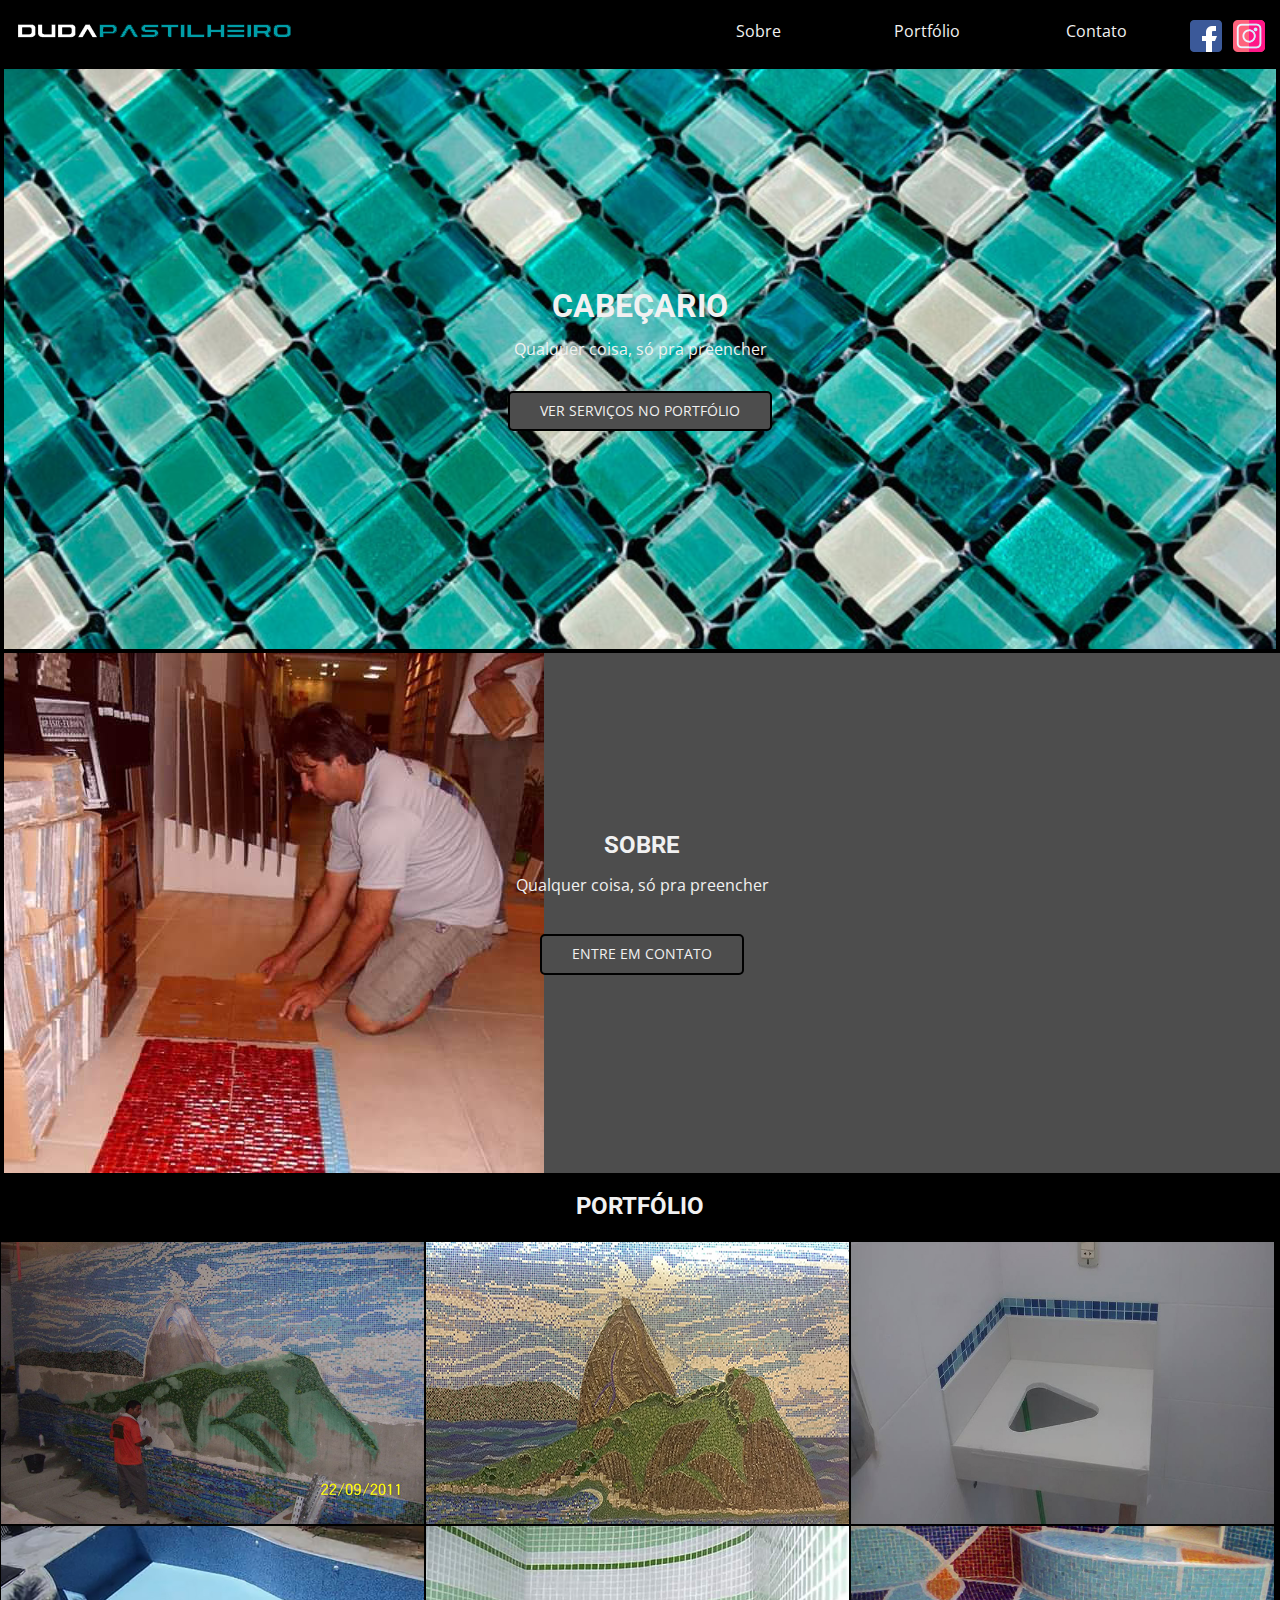
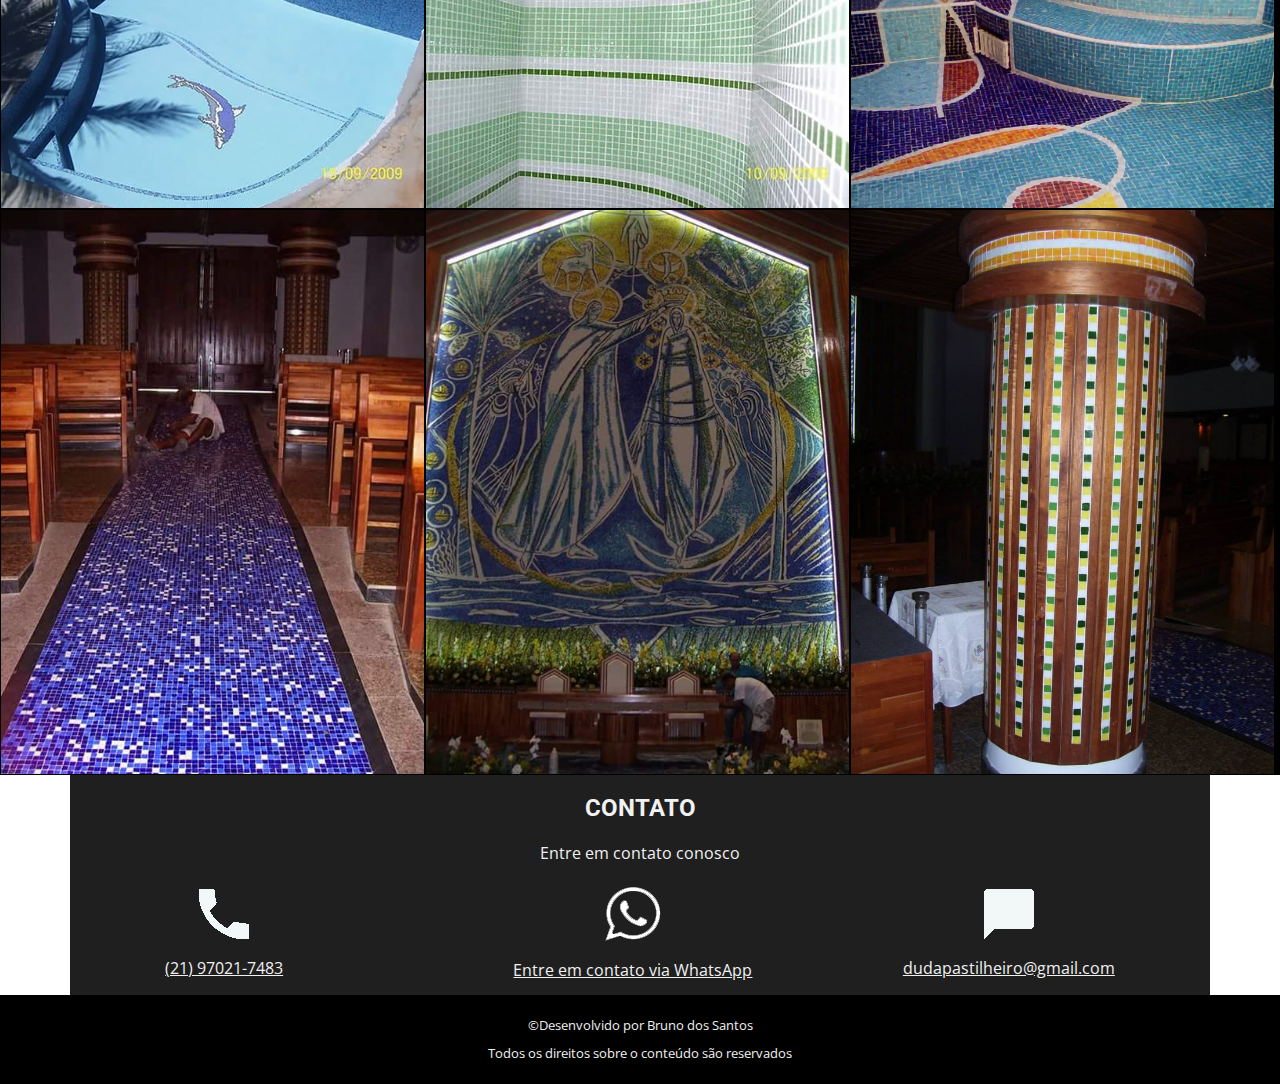
==== Site Responsivo - DUDA/index.html @ b24ea737 "commit full site v1" ====
<!DOCTYPE html>
<html>

<head>
    <meta lang="pt-br">
    <link href="https://fonts.googleapis.com/css2?family=Open+Sans&family=Pacifico&family=Roboto&display=swap"
        rel="stylesheet">
    <link rel="stylesheet" href="./css/normalize.css">
    <link rel="stylesheet" href="./css/main.css">



    <title>Site Responsivo</title>

</head>

<body>

    <nav>
        <a href=""><img src="./img/logo.png" alt="logo" id="logo"></a>
        <ul>
            <li id="liss"><a href="#sobre" id="lis">Sobre</a></li>

            <li id="liss"><a href="#portfolio" id="lis">Portfólio</a></li>
            <li id="liss"><a href="#contato" id="lis">Contato</a></li>
            <li id="redes">
                <a href="https://www.facebook.com/duda.pastilheiro" target="_blank" id="face"><img
                        src="img/facebookk.png" alt="icon-facebook"></a>


            </li>

            <li id="redes">

                <a href="https://www.instagram.com/duda.pastilheiro/?hl=pt-br" target="_blank" id="insta"><img
                        src="img/instagramm.png" alt="icon-instagram"></a>

            </li>

        </ul>
    </nav>

    <header>
        <h1>CABEÇARIO</h1>

        <p>Qualquer coisa, só pra preencher</p>
        <a href="#portfolio" class="botao">VER SERVIÇOS NO PORTFÓLIO</a>



    </header>

    <section id="sobre">
        <h2>SOBRE</h2>

        <p>Qualquer coisa, só pra preencher</p>
        <a href="#contato" class="botao">ENTRE EM CONTATO</a>
    </section>

    <!--<section id="servicos">
        <h2>SERVIÇOS</h2>
        <div>
            <img src="" alt="">
            <h3>Facil Integração</h3>
            <p>Qualquer coisa, só pra preencher</p>
        </div>

    </section>-->



    <div class="modal">
        <div class="modal_content">
            <img src="./img/teste7.jpg" alt="" id="modal_img">
        </div>
        <span id="bt_close">&times;</span>


    </div>

    <section id="portfolio">
        <h2>PORTFÓLIO</h2>
        <img src="./img/teste6.jpg" class="small_img" alt="">
        <img src="./img/teste1.jpg" class="small_img" alt="teste">
        <img src="./img/teste8.jpg" class="small_img" alt="">
        <img src="./img/teste3.jpg" class="small_img" alt="">
        <img src="./img/teste4.jpg" class="small_img" alt="">
        <img src="./img/teste5.jpg" class="small_img" alt="">

        <!--<img src="./img/teste7.jpg" alt="">-->
        <img src="./img/teste7.jpg" class="small_img" alt="">
        <img src="./img/teste12.jpg" class="small_img" alt="">
        <img src="./img/teste10.jpg" class="small_img" alt="">



    </section>

    <section id="contato">
        <h2>CONTATO</h2>
        <p>Entre em contato conosco</p>
        <div class="px">
            <a href="tel:21970217483"><img src="./img/fone.png" alt=""></a>
            <p><a href="tel:21970217483" id="pxx">(21) 97021-7483</a></p>
        </div>

        <div class="cwpp">
            <a href="https://api.whatsapp.com/send?l=pt&phone=5521970217483" target="_blank"><img src="./img/wppt1.png"
                    alt=""></a>
            <p><a href="https://api.whatsapp.com/send?l=pt&phone=5521970217483" target="_blank">Entre em contato via
                    WhatsApp</a></p>
        </div>

        <div class="px">
            <a href="mailto:dudapastilheiro@gmail.com"><img src="./img/contato.png" alt=""></a>
            <p><a id="pxx" href="mailto:dudapastilheiro@gmail.com">dudapastilheiro@gmail.com</a></p>
        </div>
    </section>



    <footer>
        <p> ©Desenvolvido por Bruno dos Santos
        </p>
        <p>Todos os direitos sobre o conteúdo são reservados</p>
    </footer>

    <script type="text/javascript" src="./portfolio.js"></script>
</body>



</html>
---- Site Responsivo - DUDA/css/main.css ----
/*Geral*/

body {
    font-family: "Open Sans", Helvetica, Arial , sans-serif;
    color:	#000000;

}

h1, h2, h3 {
    margin: 0;
    font-family: "Roboto", Helvetica, Arial , sans-serif;
    font-weight: 700;
}

.botao{
    color: #f1f1f1;
    text-decoration: none;
    padding: 10px 30px;
    background-color: #4d4d4d;
    font-size: .9em;
    border-radius: 5px;
    border: 2px solid #000000 ;

}
.botao:hover{
    background-color: #f1f1f1;
    font-size: 1em;
    color: #000000;
}



/*NAVEGAÇÃO*/

nav {
   
    display: flex;
    flex-direction: column;
    align-items: center;
    background-color:	#000000;
    width: 100%;
}


nav ul li a{
    
    height: 22px;
}

nav ul li a#lis:hover{
    color: #00bac6;
}

nav ul li#liss:hover{
    border-bottom: 3px solid #00bac6;
}

/*nav > a {
    text-decoration: none;
    color: 	#000000;
    font-weight: 700;
    font-size: 28px
}*/

nav ul {
    list-style: none;
    padding: 0;
    display:flex;
    flex-direction: column;
    align-items: center;
    width: 100%;

}

nav ul li {
    text-align: center;
  width: 100%;
  float: right;
}

nav ul li a {
    display: inline-block;
    padding: 10px 0;
    width: 100%;
    text-decoration: none;
    color: #f1f1f1;
    
}

/*Cabeçalho*/

header {
     background-image: url('../img/fundo1.jpg');
    background-size: cover;
    background-position: center;
    background-repeat: no-repeat;
    color: #f1f1f1;
    display: flex;
    flex-direction: column;
    align-items: center;
    text-align: center;
    padding: 20px;
    height: 250px;
    border: 3px solid #000000;
    
}

header p {
    margin-bottom: 2em;


}
 
header a:hover{
    color: #000000;
}


/*SOBRE*/

#sobre {
    background-image: url('../img/duda.jpg');
    background-repeat: no-repeat;
  
    display: flex;
    flex-direction: column;
  
    align-items: center;
    text-align: center;
    padding: 0 20px 20px;
    background-color: #4d4d4d;
    color: #f1f1f1;
    height: 220px;
    border-left: 3px solid #000000;

}

#sobre p {
    margin-bottom: 2.5em;
    max-width: 1000px;
}
#sobre img {
    width: 100%;

}

/* #sobre .button{ 
    background-color: #f1f1f1;
    color: #4d4d4d;
}*/



/* SERVIÇOS */

#servicos{
    padding: 20px;
    display: flex;
    flex-direction: column;
    align-items: center;
    text-align: center;
    margin-top: 30px;

}

/* MODAL IMG */

.modal{
    width: 100vw;
    height: 658vw;
    background-color: rgba(0,0,0, .7);
    position: absolute;
    visibility: hidden;
  

}

/*#modal_img{
    width: 50vw;
}
 


.modal_content{
    display: flex;
    justify-content: center;
    align-items: center;
    height: 100vw;
    }

#bt_close{
    cursor: pointer;
    color:#000;
    background-color:#f1f1f1;
    position: absolute;
    top: 150px;
    right: 30px;
    padding: 5px 10px;
    font-size: 30px;
    border: 5px solid #1f1f1f;

}

.modal_active{
    visibility: visible;
}

.small_img:hover{
    filter: grayscale(100%);
}*/



/* Portfolio */

#portfolio{
    
    display: flex;
    flex-direction: column;
    align-items: center;
    padding-top: 20px;
    background-color: #000000;
    color: #f1f1f1;
    
}

#portfolio h2 {
    margin-bottom: 20px;
}

#portfolio img {
        width: 100%;
        cursor: pointer;
}


/* CONTATO */

#contato {

    display: flex;
    flex-direction: column;
    align-items: center;
    text-align: center;
    padding: 20px;
    background-color: #1f1f1f;

}
#contato h2, 
    #contato p {
        width: 100%;
        color: #f1f1f1;
       margin-bottom: 5px;
    }
    #contato a{
        color: #f1f1f1;
    }

/*FOOTER*/

footer {
    font-size: 13px;
    text-align: center;
    padding: 10px;
    background-color: #000000;
    color: #f1f1f1;
}


/* MEDIA QUERIES */

@media screen and (min-width: 768px) {
    /* NAVEGAÇÃO */

    nav {
        flex-direction: row;
        justify-content: space-around;
        
    }

    nav #logo{
        margin-right: 370px;
        margin-left: 10px;
    }
    
  
    nav ul{
       
        flex-direction: row;
        width: 50%;
        margin: 10px;
    }

    nav ul li{
        margin-right: 5px;
    }

    nav ul li#redes {
        
        flex-direction: row;
        width: 10%;
        margin-left: 6px;
       
        
    }

   
    
    


    /* CABEÇALHO */
/* 60 */
    header {        
        height: 600px;          
        height: 60vh;
        justify-content: center;
        border: 4px solid #000000;
    }

    /* SOBRE */

    #sobre{
        background-image: url('../img/duda.jpg');
        background-repeat: no-repeat;
        height: 500px!important;
        height: 50vh;
        justify-content: center;
        min-height: 250px;
        border-left: 4px solid #000000 !important;
    }¨

    #sobre h2{
        width: 100%;
        align-items: center;
    }

    #sobre img {
        width: 100%;
    }

    /* SERVIÇOS */

    #serviços {
        flex-direction: row;
        flex-wrap: wrap;
        align-items: flex-start;
        max-width: 1000px;
        margin: 0 auto;

    }

    /* MODAL */

    #modal_img{
        width: 50vw;
        transform: scale(0);
        transition: all linear .35s;
    }

    .modal_active #modal_img{
        transform: scale(1);
    }
     
    .modal{
        width: 100vw;
        height: 93.5vw;
        background-color: rgba(0,0,0, .7);
        position: absolute;
        visibility: hidden;
        z-index: 1;
        opacity: 0;
        transition: visibility 0.8s linear, opacity 0.455s linear;
      
    
    }
    
    .modal_content{
        display: flex;
        justify-content: center;
        align-items: center;
        height: 100vw;
        }
    
    #bt_close{
        cursor: pointer;
        color:#000;
        background-color:#f1f1f1;
        position: absolute;
        top: 150px;
        right: 30px;
        padding: 5px 10px;
        font-size: 30px;
        border: 5px solid #1f1f1f;
        transition: all ease-out .5s;
    
    }

    #bt_close:hover{
        color: #f1f1f1;
        background-color: #f00;


    }

    .modal_active{
        visibility: visible;
        opacity: 1;
    }
    
    
      

    .small_img:hover{
        filter: grayscale(100%);
        transform: scale(1.00999999999999);
    }

    /* PORTFOLIO */

    #portfolio {
        flex-direction: row;
        flex-wrap: wrap;
        

    }

    #portfolio h2{
        width: 100%;
        text-align: center;
    }

    #portfolio img{ 
        border: 1.56px solid #000000;
        width: 33.0555555555555555%;
        transition: all linear 0.36s;

    }

   
    /* CONTATO */

    #contato {
        flex-direction: row;
        flex-wrap: wrap;
        justify-content: space-around;
        max-width: 1100px;
        height: 180px;
        margin: 0 auto;
        background-color: #1f1f1f;
        align-items: center;
    }
    .cwpp{
        padding-left: 80px;
    }
    
    .px #pxx {
      margin-top: 10px;

    }

    #contato h2{
        width: 100%;
        color: #f1f1f1;
        top: 0px;
    }

    #contato p {
        width: 100%;
        color: #f1f1f1;
       margin-bottom: 25px;
    }
    #contato a{
        color: #f1f1f1;
        
    }
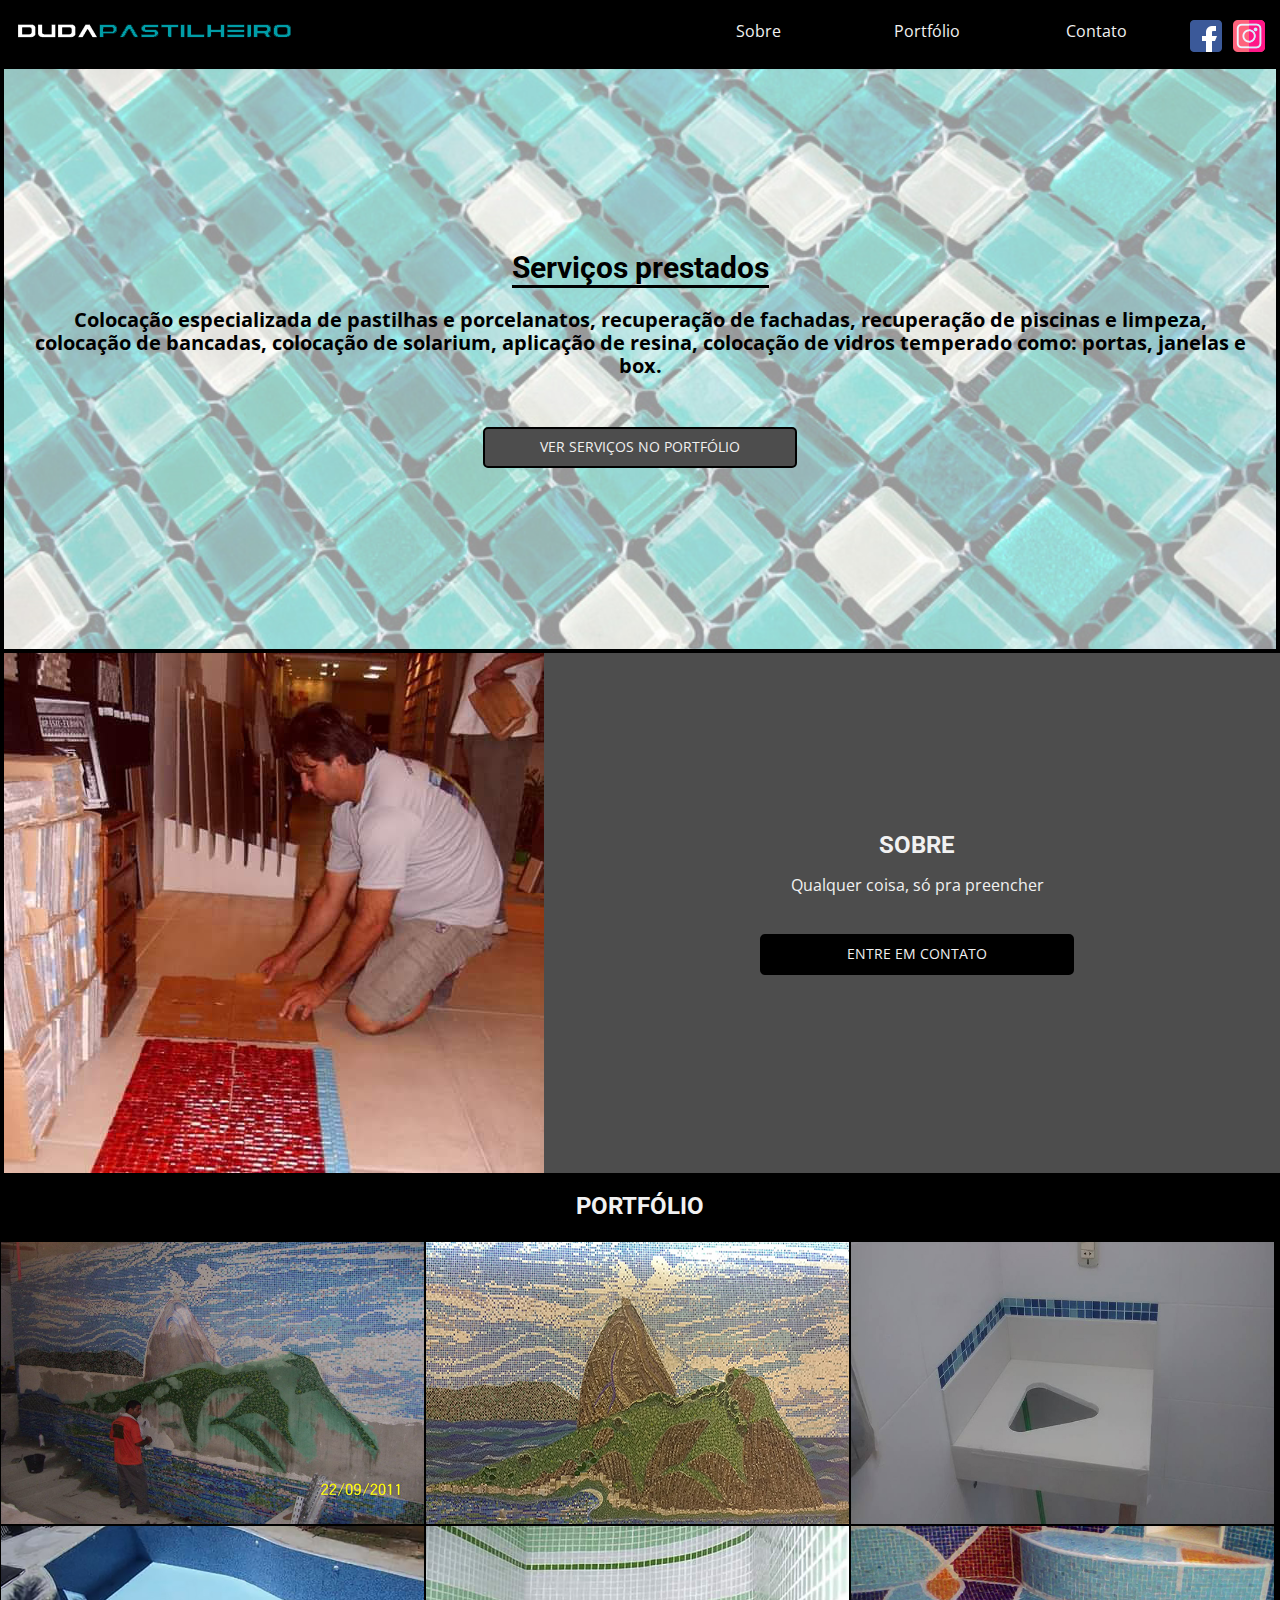
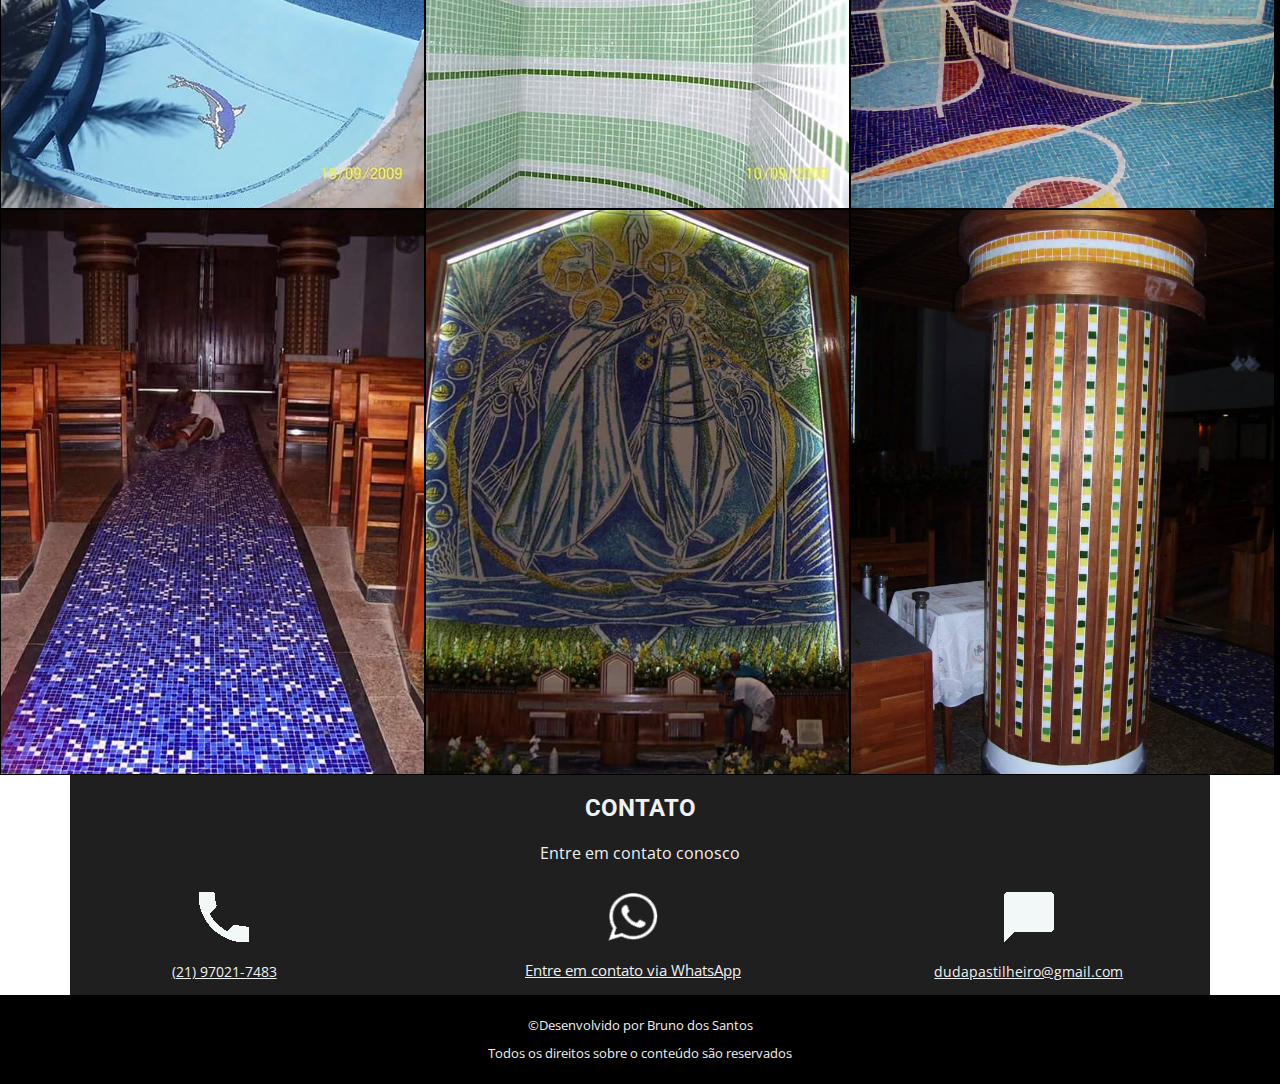
==== commit be1166c0: "Site do meu pai v2" ====
--- a/Site Responsivo - DUDA/index.html
+++ b/Site Responsivo - DUDA/index.html
@@ -3,6 +3,8 @@
 
 <head>
     <meta lang="pt-br">
+    <meta charset="UTF-8">
+     <meta name="viewport" content="width=device-width, initial-scale=1.0">
     <link href="https://fonts.googleapis.com/css2?family=Open+Sans&family=Pacifico&family=Roboto&display=swap"
         rel="stylesheet">
     <link rel="stylesheet" href="./css/normalize.css">
@@ -10,8 +12,8 @@
 
 
 
-    <title>Site Responsivo</title>
-
+    <title>Duda Pastilheiro</title>
+    <link rel= "shortcut icon"  href="img/navegador.png">
 </head>
 
 <body>
@@ -23,6 +25,7 @@
 
             <li id="liss"><a href="#portfolio" id="lis">Portfólio</a></li>
             <li id="liss"><a href="#contato" id="lis">Contato</a></li>
+            
             <li id="redes">
                 <a href="https://www.facebook.com/duda.pastilheiro" target="_blank" id="face"><img
                         src="img/facebookk.png" alt="icon-facebook"></a>
@@ -36,14 +39,17 @@
                         src="img/instagramm.png" alt="icon-instagram"></a>
 
             </li>
+            
 
         </ul>
     </nav>
 
     <header>
-        <h1>CABEÇARIO</h1>
+        <h1>Serviços prestados</h1>
 
-        <p>Qualquer coisa, só pra preencher</p>
+        <p><strong>Colocação especializada de pastilhas e porcelanatos,
+             recuperação de fachadas, recuperação de piscinas e limpeza, 
+             colocação de bancadas, colocação de solarium, aplicação de resina, colocação de vidros temperado como: portas, janelas e box.</strong></p>
         <a href="#portfolio" class="botao">VER SERVIÇOS NO PORTFÓLIO</a>
 
 
--- a/Site Responsivo - DUDA/css/main.css
+++ b/Site Responsivo - DUDA/css/main.css
@@ -10,6 +10,12 @@
     margin: 0;
     font-family: "Roboto", Helvetica, Arial , sans-serif;
     font-weight: 700;
+}
+
+h1 {
+ color: #000;
+font-size: 18px;
+ border-bottom: 3px solid #000;
 }
 
 .botao{
@@ -17,7 +23,9 @@
     text-decoration: none;
     padding: 10px 30px;
     background-color: #4d4d4d;
-    font-size: .9em;
+   width: 150px;
+
+    font-size: .8em;
     border-radius: 5px;
     border: 2px solid #000000 ;
 
@@ -90,7 +98,7 @@
 /*Cabeçalho*/
 
 header {
-     background-image: url('../img/fundo1.jpg');
+     background-image: url('../img/fundo1alt.jpg');
     background-size: cover;
     background-position: center;
     background-repeat: no-repeat;
@@ -100,13 +108,16 @@
     align-items: center;
     text-align: center;
     padding: 20px;
-    height: 250px;
+    height: 200px;
     border: 3px solid #000000;
     
 }
 
 header p {
-    margin-bottom: 2em;
+    margin-bottom: 50px;
+    font-size: 13px;
+    color: #000000;
+
 
 
 }
@@ -116,12 +127,14 @@
 }
 
 
+
 /*SOBRE*/
 
 #sobre {
     background-image: url('../img/duda.jpg');
+    
     background-repeat: no-repeat;
-  
+    
     display: flex;
     flex-direction: column;
   
@@ -135,7 +148,12 @@
 
 }
 
+#sobre h2{
+    margin-left: 550px;
+}
+
 #sobre p {
+    margin-left: 0px;;
     margin-bottom: 2.5em;
     max-width: 1000px;
 }
@@ -144,12 +162,17 @@
 
 }
 
-/* #sobre .button{ 
+
+ #sobre a.botao{ 
+    margin-left: 0px;
+    background-color: #000000;
+    
+}
+
+#sobre a.botao:hover{
     background-color: #f1f1f1;
-    color: #4d4d4d;
-}*/
-
-
+    color: #000;
+} 
 
 /* SERVIÇOS */
 
@@ -239,7 +262,7 @@
 #contato {
 
     display: flex;
-    flex-direction: column;
+    flex-direction: row;
     align-items: center;
     text-align: center;
     padding: 20px;
@@ -255,6 +278,63 @@
     #contato a{
         color: #f1f1f1;
     }
+
+    #contato {
+        flex-direction: row;
+        flex-wrap: wrap;
+        justify-content: space-around;
+        max-width: 1100px;
+        height: 180px;
+        margin: 0 auto;
+        background-color: #1f1f1f;
+        align-items: center;
+    }
+    .cwpp{
+        margin-bottom: 5px;
+        padding-left: 0px;
+        margin-left: 35px;
+        
+    }
+    .cwpp a{
+        font-size:10px;
+       
+        
+    }
+    .px #pxx {
+        font-size: 10px;
+      width: 0px;
+      margin-top: 10px;
+
+    }
+    .px {
+        margin-left: 15px;
+    }
+  
+
+    #contato h2{
+        width: 100%;
+        color: #f1f1f1;
+        top: 0px;
+    }
+
+    #contato p {
+        padding-bottom: 40px;
+        width: 100%;
+        color: #f1f1f1;
+       margin-bottom: 0px;
+    }
+    #contato a{
+        color: #f1f1f1;
+        
+    }
+    .px img{
+        width: 30px;
+    }
+
+    .cwpp img{
+        width: 35px;
+    }
+
 
 /*FOOTER*/
 
@@ -304,19 +384,45 @@
         
     }
 
-   
+    .botao{
+        color: #f1f1f1;
+        text-decoration: none;
+        padding: 10px 30px;
+        background-color: #4d4d4d;
+        width: 250px;
+        font-size: .9em;
+        border-radius: 5px;
+        border: 2px solid #000000 ;
+    
+    }
     
     
 
 
     /* CABEÇALHO */
 /* 60 */
-    header {        
-        height: 600px;          
-        height: 60vh;
+    header {  
+              
+        height: 60vh;          
+        
         justify-content: center;
         border: 4px solid #000000;
     }
+
+    header p {
+        
+        font-size: 20px;
+        color: #000000;
+    
+    
+    
+    }
+     header h1 {
+      
+        color: #000;
+        font-size: 30px;
+        border-bottom: 3px solid #000;
+       }
 
     /* SOBRE */
 
@@ -331,14 +437,25 @@
     }¨
 
     #sobre h2{
-        width: 100%;
-        align-items: center;
-    }
-
+        margin-top: 20px;
+        margin-left: 550px;
+      
+    }
+
+    #sobre p {
+        margin-left: 550px;;
+        margin-bottom: 2.5em;
+        max-width: 1000px;
+    }
     #sobre img {
         width: 100%;
     }
 
+    #sobre a.botao{ 
+        margin-left: 550px;
+        background-color: #000000;
+        
+    }
     /* SERVIÇOS */
 
     #serviços {
@@ -440,6 +557,11 @@
    
     /* CONTATO */
 
+/* CONTATO */
+
+
+
+    
     #contato {
         flex-direction: row;
         flex-wrap: wrap;
@@ -451,14 +573,27 @@
         align-items: center;
     }
     .cwpp{
+        padding-right: 45px;
+        width: 90;
         padding-left: 80px;
-    }
-    
+        margin-bottom: 0px;
+    }
+    .cwpp a{
+        font-size:15px;
+    }
     .px #pxx {
+        font-size: 14px;
+        width: 10px;
       margin-top: 10px;
 
     }
 
+    .px img{
+        width: 50px;
+    }
+    .cwpp img{
+        width: 50px;
+    }
     #contato h2{
         width: 100%;
         color: #f1f1f1;
@@ -466,6 +601,7 @@
     }
 
     #contato p {
+        padding-bottom: 5px;
         width: 100%;
         color: #f1f1f1;
        margin-bottom: 25px;
